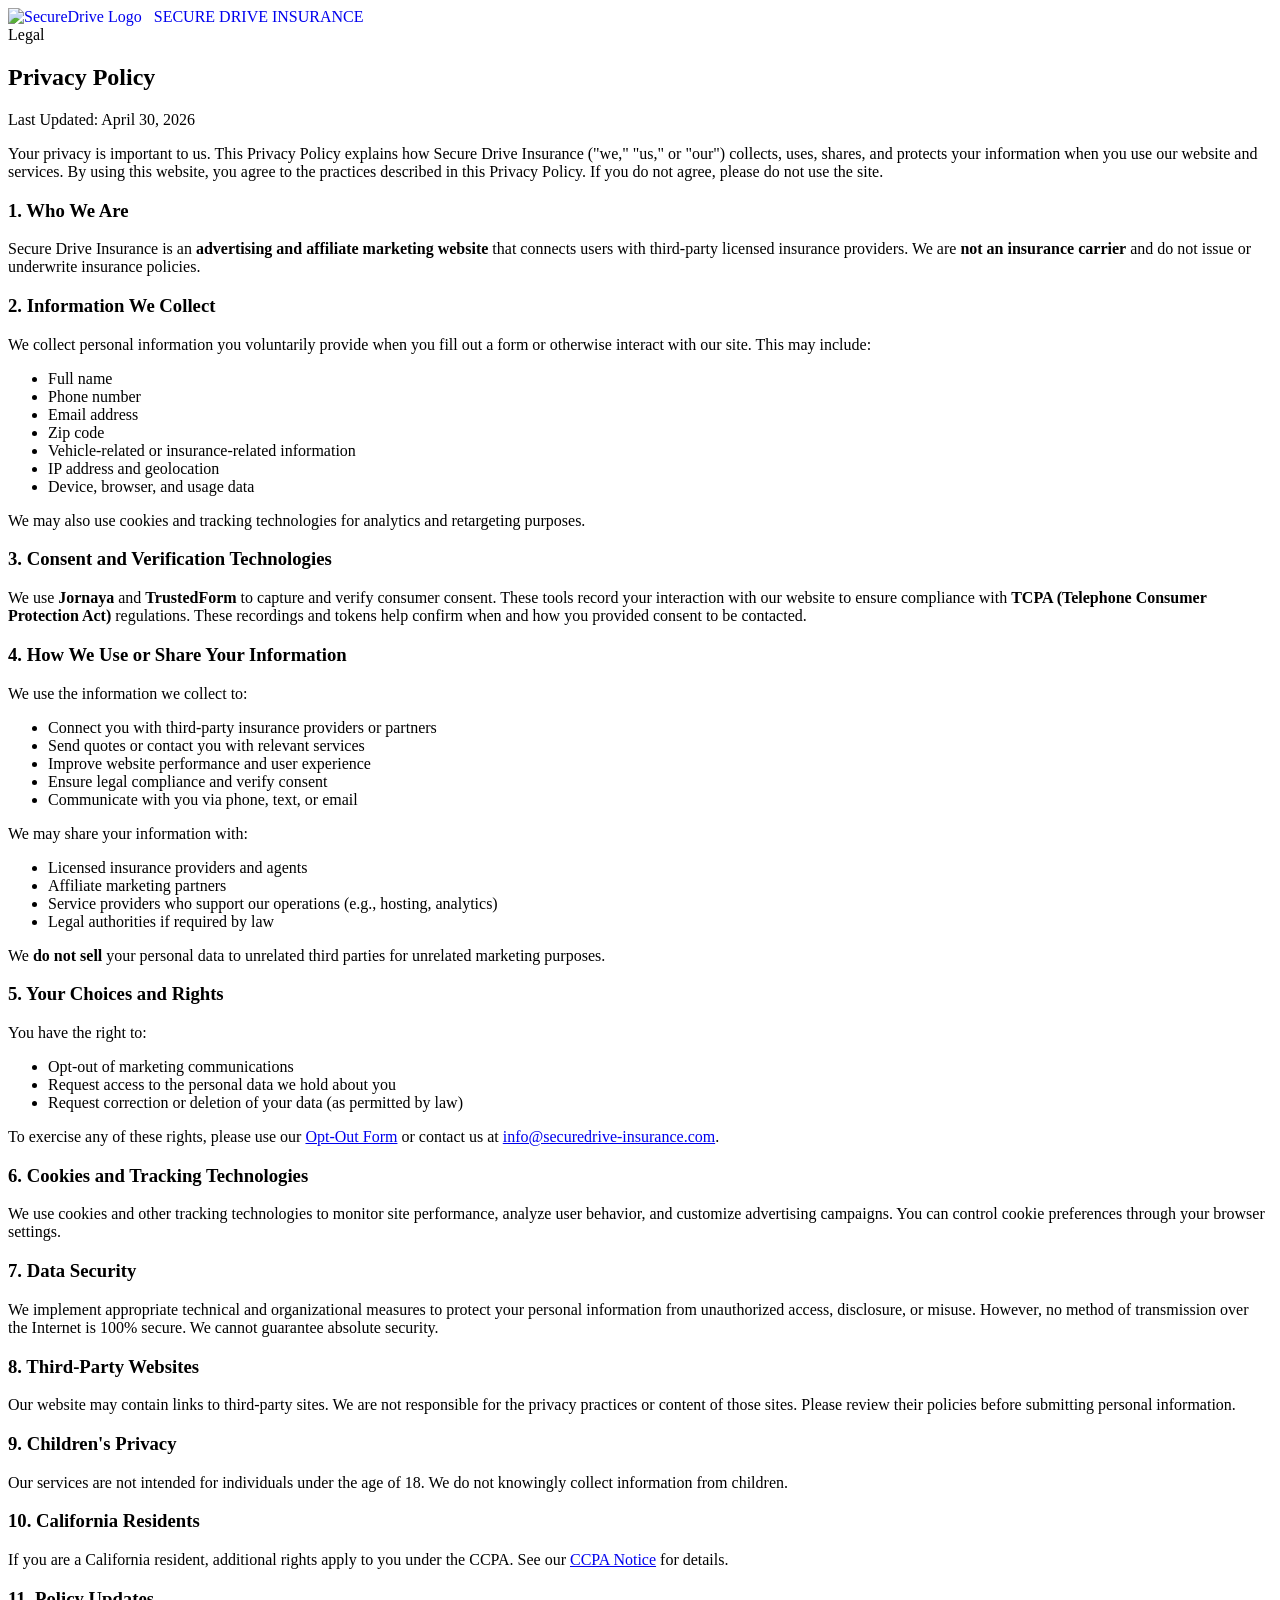
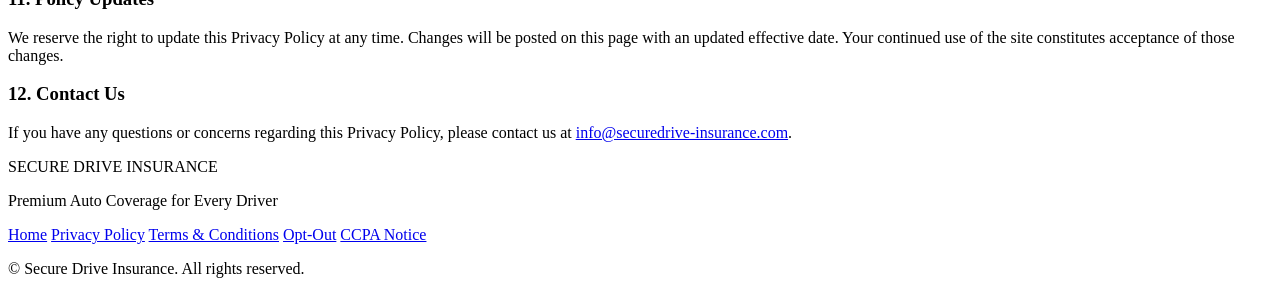
==== privacy/index.html @ 29386c45 "Create index.html" ====
<!DOCTYPE html>
<html lang="en">
    <head>
        <meta charset="UTF-8" />
        <meta name="viewport" content="width=device-width, initial-scale=1.0" />
        <meta name="robots" content="noindex, follow" />
        <meta property="og:title" content="Privacy Policy | Secure Drive Insurance" />
        <meta property="og:url" content="https://securedrive-insurance.com/privacy.html" />
        <title>Privacy Policy | Secure Drive Insurance</title>
        <link rel="icon" type="image/png" href="images/logo.png" />
        <link rel="preconnect" href="https://fonts.googleapis.com" />
        <link rel="preconnect" href="https://fonts.gstatic.com" crossorigin />
        <link href="https://fonts.googleapis.com/css2?family=Fraunces:ital,opsz,wght@0,9..144,400;0,9..144,600;0,9..144,700;1,9..144,500&family=Big+Shoulders+Display:wght@600;700;800&family=Work+Sans:wght@300;400;500;600;700&display=swap" rel="stylesheet" />
        <link rel="stylesheet" href="style.css" />
    </head>
    <body>

        <nav class="navbar">
            <div class="nav-inner">
                <div class="nav-brand">
                    <a href="index.html" style="display:flex; align-items:center; gap:12px; text-decoration:none;">
                        <img src="images/logo.png" alt="SecureDrive Logo" class="nav-logo-img" />
                        <div class="logo">SECURE DRIVE<span> INSURANCE</span></div>
                    </a>
                </div>
            </div>
        </nav>

        <main>

            <section class="legal-hero">
                <div class="section-label">Legal</div>
                <h1>Privacy Policy</h1>
                <p>Last Updated: April 30, 2026</p>
            </section>

            <section class="legal-page-section">
                <div class="legal-card">
                    <p>Your privacy is important to us. This Privacy Policy explains how Secure Drive Insurance ("we," "us," or "our") collects, uses, shares, and protects your information when you use our website and services. By using this website, you agree to the practices described in this Privacy Policy. If you do not agree, please do not use the site.</p>

                    <h3>1. Who We Are</h3>
                    <p>Secure Drive Insurance is an <strong>advertising and affiliate marketing website</strong> that connects users with third-party licensed insurance providers. We are <strong>not an insurance carrier</strong> and do not issue or underwrite insurance policies.</p>

                    <h3>2. Information We Collect</h3>
                    <p>We collect personal information you voluntarily provide when you fill out a form or otherwise interact with our site. This may include:</p>
                    <ul>
                        <li>Full name</li>
                        <li>Phone number</li>
                        <li>Email address</li>
                        <li>Zip code</li>
                        <li>Vehicle-related or insurance-related information</li>
                        <li>IP address and geolocation</li>
                        <li>Device, browser, and usage data</li>
                    </ul>
                    <p>We may also use cookies and tracking technologies for analytics and retargeting purposes.</p>

                    <h3>3. Consent and Verification Technologies</h3>
                    <p>We use <strong>Jornaya</strong> and <strong>TrustedForm</strong> to capture and verify consumer consent. These tools record your interaction with our website to ensure compliance with <strong>TCPA (Telephone Consumer Protection Act)</strong> regulations. These recordings and tokens help confirm when and how you provided consent to be contacted.</p>

                    <h3>4. How We Use or Share Your Information</h3>
                    <p>We use the information we collect to:</p>
                    <ul>
                        <li>Connect you with third-party insurance providers or partners</li>
                        <li>Send quotes or contact you with relevant services</li>
                        <li>Improve website performance and user experience</li>
                        <li>Ensure legal compliance and verify consent</li>
                        <li>Communicate with you via phone, text, or email</li>
                    </ul>
                    <p>We may share your information with:</p>
                    <ul>
                        <li>Licensed insurance providers and agents</li>
                        <li>Affiliate marketing partners</li>
                        <li>Service providers who support our operations (e.g., hosting, analytics)</li>
                        <li>Legal authorities if required by law</li>
                    </ul>
                    <p>We <strong>do not sell</strong> your personal data to unrelated third parties for unrelated marketing purposes.</p>

                    <h3>5. Your Choices and Rights</h3>
                    <p>You have the right to:</p>
                    <ul>
                        <li>Opt-out of marketing communications</li>
                        <li>Request access to the personal data we hold about you</li>
                        <li>Request correction or deletion of your data (as permitted by law)</li>
                    </ul>
                    <p>To exercise any of these rights, please use our <a href="index.html#optout">Opt-Out Form</a> or contact us at <a href="mailto:info@securedrive-insurance.com">info@securedrive-insurance.com</a>.</p>

                    <h3>6. Cookies and Tracking Technologies</h3>
                    <p>We use cookies and other tracking technologies to monitor site performance, analyze user behavior, and customize advertising campaigns. You can control cookie preferences through your browser settings.</p>

                    <h3>7. Data Security</h3>
                    <p>We implement appropriate technical and organizational measures to protect your personal information from unauthorized access, disclosure, or misuse. However, no method of transmission over the Internet is 100% secure. We cannot guarantee absolute security.</p>

                    <h3>8. Third-Party Websites</h3>
                    <p>Our website may contain links to third-party sites. We are not responsible for the privacy practices or content of those sites. Please review their policies before submitting personal information.</p>

                    <h3>9. Children's Privacy</h3>
                    <p>Our services are not intended for individuals under the age of 18. We do not knowingly collect information from children.</p>

                    <h3>10. California Residents</h3>
                    <p>If you are a California resident, additional rights apply to you under the CCPA. See our <a href="index.html#ccpa">CCPA Notice</a> for details.</p>

                    <h3>11. Policy Updates</h3>
                    <p>We reserve the right to update this Privacy Policy at any time. Changes will be posted on this page with an updated effective date. Your continued use of the site constitutes acceptance of those changes.</p>

                    <h3>12. Contact Us</h3>
                    <p>If you have any questions or concerns regarding this Privacy Policy, please contact us at <a href="mailto:info@securedrive-insurance.com">info@securedrive-insurance.com</a>.</p>
                </div>
            </section>

        </main>

        <footer class="main-footer">
            <div class="footer-container">
                <div class="footer-brand">
                    <div class="logo">SECURE DRIVE<span> INSURANCE</span></div>
                    <p>Premium Auto Coverage for Every Driver</p>
                </div>
                <div class="footer-links">
                    <a href="index.html#Home">Home</a>
                    <a href="privacy.html">Privacy Policy</a>
                    <a href="terms.html">Terms &amp; Conditions</a>
                    <a href="index.html#optout">Opt-Out</a>
                    <a href="index.html#ccpa">CCPA Notice</a>
                </div>
            </div>
            <div class="footer-bottom">
                <p>&copy; Secure Drive Insurance. All rights reserved. </p>
            </div>
        </footer>

    </body>
</html>
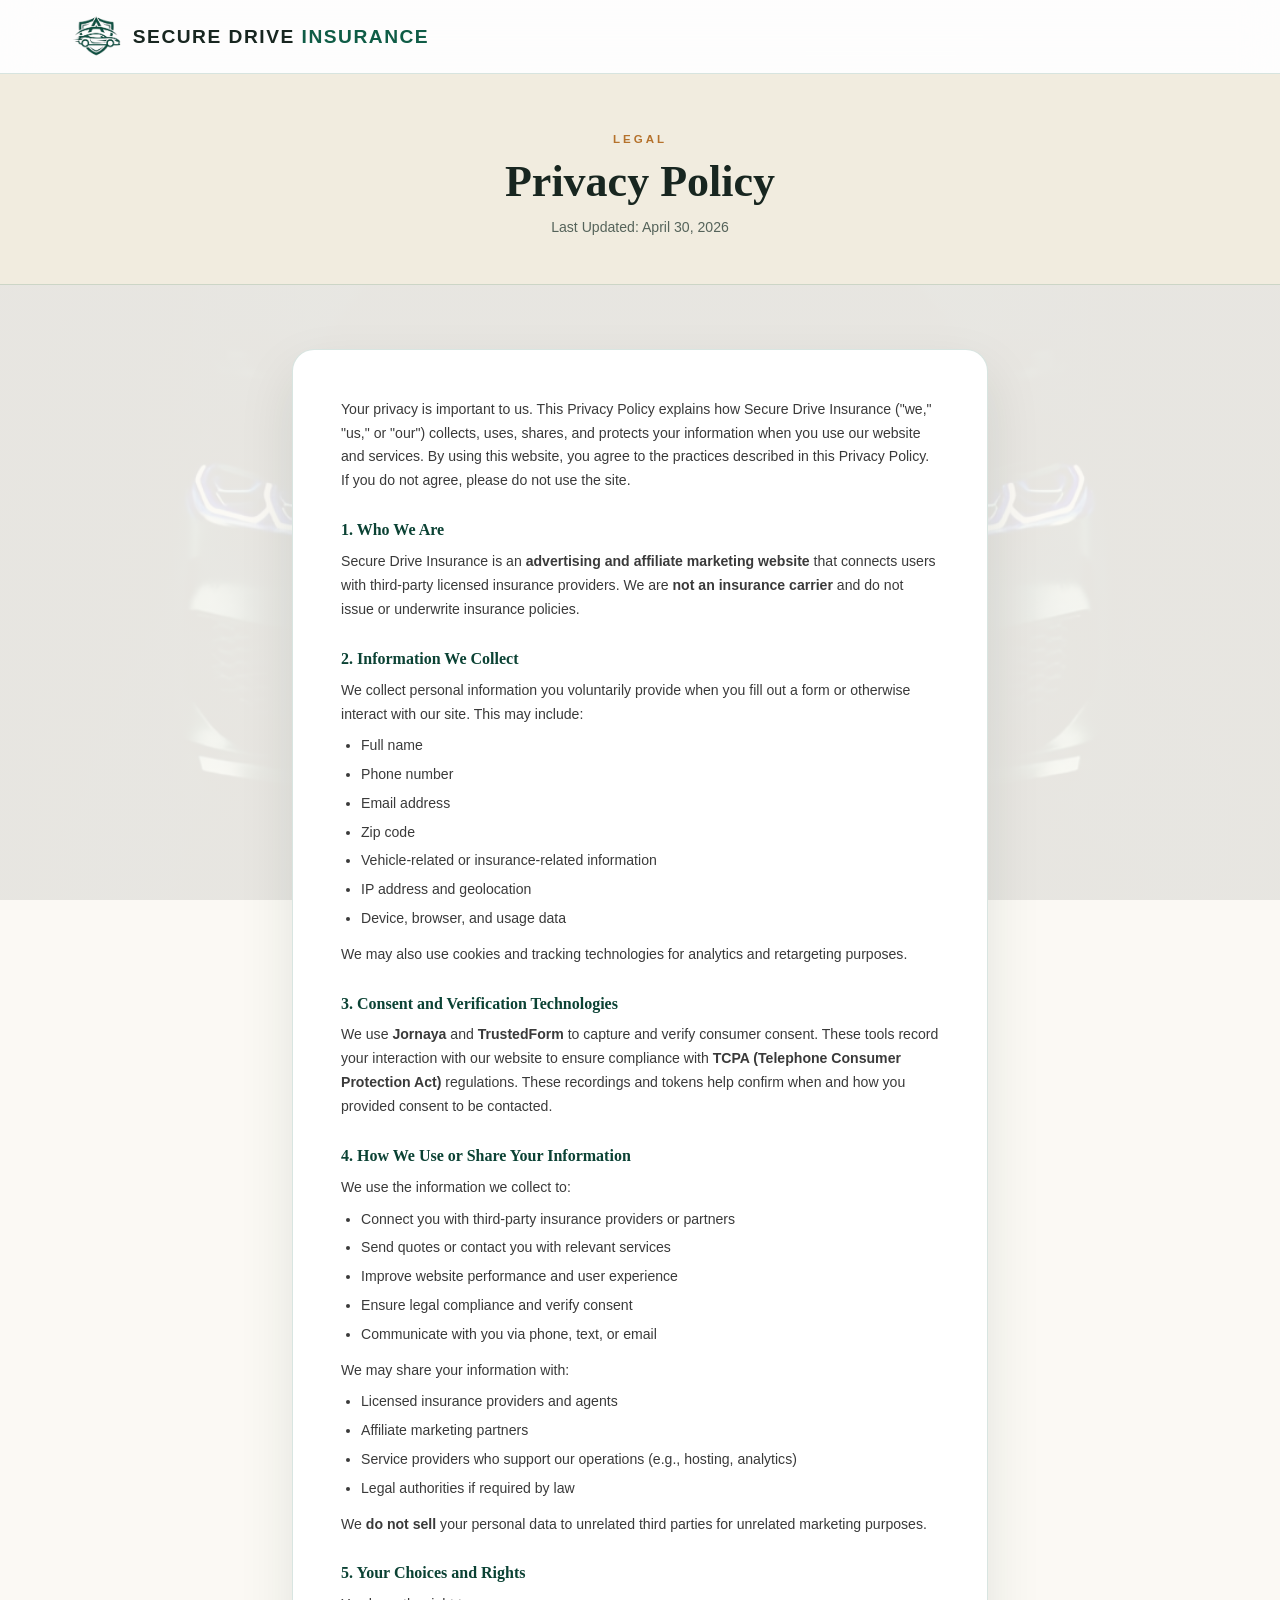
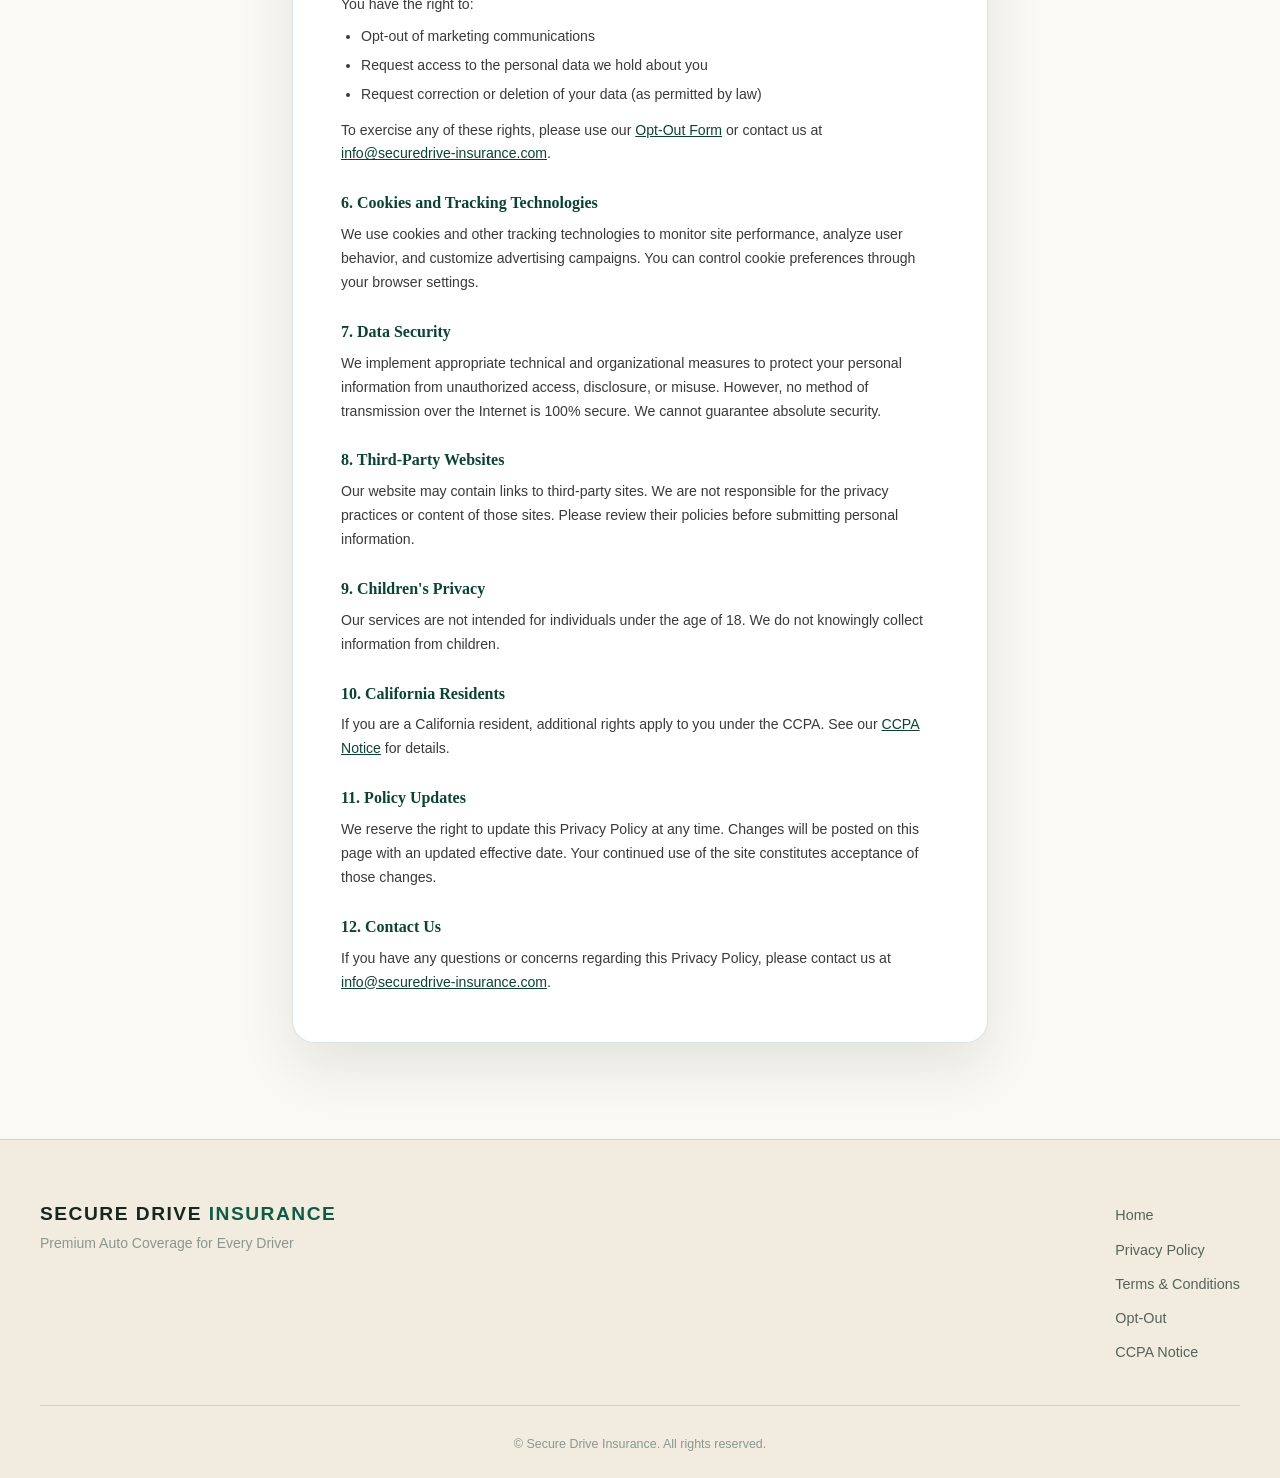
==== commit 4763dbe6: "Update index.html" ====
--- a/privacy/index.html
+++ b/privacy/index.html
@@ -5,21 +5,21 @@
         <meta name="viewport" content="width=device-width, initial-scale=1.0" />
         <meta name="robots" content="noindex, follow" />
         <meta property="og:title" content="Privacy Policy | Secure Drive Insurance" />
-        <meta property="og:url" content="https://securedrive-insurance.com/privacy.html" />
+        <meta property="og:url" content="https://securedrive-insurance.com/privacy" />
         <title>Privacy Policy | Secure Drive Insurance</title>
-        <link rel="icon" type="image/png" href="images/logo.png" />
+        <link rel="icon" type="image/png" href="/images/logo.png" />
         <link rel="preconnect" href="https://fonts.googleapis.com" />
         <link rel="preconnect" href="https://fonts.gstatic.com" crossorigin />
         <link href="https://fonts.googleapis.com/css2?family=Fraunces:ital,opsz,wght@0,9..144,400;0,9..144,600;0,9..144,700;1,9..144,500&family=Big+Shoulders+Display:wght@600;700;800&family=Work+Sans:wght@300;400;500;600;700&display=swap" rel="stylesheet" />
-        <link rel="stylesheet" href="style.css" />
+        <link rel="stylesheet" href="/style.css" />
     </head>
     <body>
 
         <nav class="navbar">
             <div class="nav-inner">
                 <div class="nav-brand">
-                    <a href="index.html" style="display:flex; align-items:center; gap:12px; text-decoration:none;">
-                        <img src="images/logo.png" alt="SecureDrive Logo" class="nav-logo-img" />
+                    <a href="/" style="display:flex; align-items:center; gap:12px; text-decoration:none;">
+                        <img src="/images/logo.png" alt="SecureDrive Logo" class="nav-logo-img" />
                         <div class="logo">SECURE DRIVE<span> INSURANCE</span></div>
                     </a>
                 </div>
@@ -82,7 +82,7 @@
                         <li>Request access to the personal data we hold about you</li>
                         <li>Request correction or deletion of your data (as permitted by law)</li>
                     </ul>
-                    <p>To exercise any of these rights, please use our <a href="index.html#optout">Opt-Out Form</a> or contact us at <a href="mailto:info@securedrive-insurance.com">info@securedrive-insurance.com</a>.</p>
+                    <p>To exercise any of these rights, please use our <a href="/#optout">Opt-Out Form</a> or contact us at <a href="mailto:info@securedrive-insurance.com">info@securedrive-insurance.com</a>.</p>
 
                     <h3>6. Cookies and Tracking Technologies</h3>
                     <p>We use cookies and other tracking technologies to monitor site performance, analyze user behavior, and customize advertising campaigns. You can control cookie preferences through your browser settings.</p>
@@ -97,7 +97,7 @@
                     <p>Our services are not intended for individuals under the age of 18. We do not knowingly collect information from children.</p>
 
                     <h3>10. California Residents</h3>
-                    <p>If you are a California resident, additional rights apply to you under the CCPA. See our <a href="index.html#ccpa">CCPA Notice</a> for details.</p>
+                    <p>If you are a California resident, additional rights apply to you under the CCPA. See our <a href="/#ccpa">CCPA Notice</a> for details.</p>
 
                     <h3>11. Policy Updates</h3>
                     <p>We reserve the right to update this Privacy Policy at any time. Changes will be posted on this page with an updated effective date. Your continued use of the site constitutes acceptance of those changes.</p>
@@ -116,11 +116,11 @@
                     <p>Premium Auto Coverage for Every Driver</p>
                 </div>
                 <div class="footer-links">
-                    <a href="index.html#Home">Home</a>
-                    <a href="privacy.html">Privacy Policy</a>
-                    <a href="terms.html">Terms &amp; Conditions</a>
-                    <a href="index.html#optout">Opt-Out</a>
-                    <a href="index.html#ccpa">CCPA Notice</a>
+                    <a href="/#Home">Home</a>
+                    <a href="/privacy">Privacy Policy</a>
+                    <a href="/terms">Terms &amp; Conditions</a>
+                    <a href="/#optout">Opt-Out</a>
+                    <a href="/#ccpa">CCPA Notice</a>
                 </div>
             </div>
             <div class="footer-bottom">
--- a/style.css
+++ b/style.css
@@ -0,0 +1,1346 @@
+/* =============================================
+   SECUREDRIVE INSURANCE
+   Palette: warm ivory #FBF9F4 · deep emerald #0F5C46
+   Signature: mile-marker numbering + insurance-card tag,
+   drawn from the road / policy-card vocabulary of the subject.
+   ============================================= */
+
+:root {
+    --primary:       #0F5C46;
+    --primary-dark:  #0B4234;
+    --primary-tint:  #E4EFE9;
+    --route:         #B5722C; /* muted signpost amber — used sparingly, only on markers/dividers */
+    --route-tint:    #F3E4D2;
+    --bg:            #FBF9F4;
+    --bg-alt:        #F1ECDF;
+    --panel:         #FFFFFF;
+    --ink:           #182620;
+    --muted:         #55635A;
+    --dim:           #8B9690;
+    --border:        rgba(15, 92, 70, 0.16);
+    --radius-sm:     6px;
+    --radius-md:     14px;
+    --radius-lg:     22px;
+    --font-display:  'Fraunces', Georgia, serif;
+    --font-body:     'Work Sans', -apple-system, BlinkMacSystemFont, 'Segoe UI', sans-serif;
+    --font-mark:     'Big Shoulders Display', 'Work Sans', sans-serif;
+    --transition:    all 0.3s ease;
+}
+
+/* ── RESET ───────────────────────────────────── */
+*, *::before, *::after {
+    margin: 0;
+    padding: 0;
+    box-sizing: border-box;
+}
+
+html { scroll-behavior: smooth; }
+
+body {
+    background-color: var(--bg);
+    background-image:
+        linear-gradient(rgba(251, 249, 244, 0.92), rgba(251, 249, 244, 0.92)),
+        url('images/image.png');
+    background-attachment: fixed;
+    background-size: cover;
+    background-position: center;
+    color: var(--ink);
+    font-family: var(--font-body);
+    font-weight: 400;
+    line-height: 1.65;
+    overflow-x: hidden;
+    min-height: 100vh;
+}
+
+/* ── NAVBAR ──────────────────────────────────── */
+.navbar {
+    position: sticky;
+    top: 0;
+    z-index: 200;
+    background: rgba(255, 255, 255, 0.92);
+    backdrop-filter: blur(18px);
+    -webkit-backdrop-filter: blur(18px);
+    border-bottom: 1px solid var(--border);
+}
+
+.nav-inner {
+    max-width: 1200px;
+    margin: 0 auto;
+    padding: 0.9rem 2rem;
+    display: flex;
+    align-items: center;
+    justify-content: space-between;
+    gap: 1rem;
+}
+
+.nav-brand {
+    display: flex;
+    align-items: center;
+    gap: 12px;
+}
+
+.nav-logo-img {
+    height: 44px;
+    width: auto;
+    display: block;
+}
+
+.logo {
+    font-family: var(--font-mark);
+    font-size: 1.2rem;
+    font-weight: 700;
+    letter-spacing: 1.5px;
+    text-transform: uppercase;
+    color: var(--ink);
+    line-height: 1;
+}
+
+.logo span { color: var(--primary); }
+
+.nav-phone {
+    font-size: 0.88rem;
+    font-weight: 700;
+    color: var(--primary-dark);
+    text-decoration: none;
+    letter-spacing: 0.5px;
+    transition: var(--transition);
+    white-space: nowrap;
+}
+
+.nav-phone:hover { color: var(--primary); }
+
+/* ── HERO ────────────────────────────────────── */
+.hero {
+    position: relative;
+    min-height: 100vh;
+    display: flex;
+    align-items: center;
+}
+
+.hero-overlay {
+    position: absolute;
+    inset: 0;
+    background: radial-gradient(ellipse at 65% 50%, rgba(15, 92, 70, 0.06) 0%, transparent 60%);
+    pointer-events: none;
+}
+
+.hero-inner {
+    max-width: 1200px;
+    width: 100%;
+    margin: 0 auto;
+    padding: 5rem 2rem 4rem;
+    display: flex;
+    align-items: center;
+    gap: 4rem;
+    position: relative;
+    z-index: 2;
+    flex-wrap: wrap;
+}
+
+/* Hero Left */
+.hero-left {
+    flex: 1.1;
+    min-width: 300px;
+    animation: fadeUp 0.8s ease both;
+}
+
+/* Route strip — a small dashed underline motif instead of a rounded
+   "trusted by" pill. Reads like a stat you'd find on a policy summary,
+   not a marketing badge. */
+.badge {
+    display: inline-flex;
+    align-items: baseline;
+    gap: 10px;
+    border-bottom: 2px dashed var(--route);
+    padding-bottom: 8px;
+    margin-bottom: 2rem;
+}
+
+.badge-num {
+    font-family: var(--font-mark);
+    font-size: 1.15rem;
+    font-weight: 700;
+    color: var(--primary-dark);
+    letter-spacing: 0.5px;
+}
+
+.badge-label {
+    font-size: 0.72rem;
+    letter-spacing: 2px;
+    text-transform: uppercase;
+    color: var(--muted);
+    font-weight: 600;
+}
+
+.hero-title {
+    font-family: var(--font-display);
+    font-optical-sizing: auto;
+    font-size: clamp(2.6rem, 5vw, 3.9rem);
+    font-weight: 600;
+    font-style: normal;
+    line-height: 1.06;
+    letter-spacing: -0.5px;
+    margin-bottom: 1.25rem;
+    color: var(--ink);
+}
+
+.hero-title span {
+    color: var(--primary);
+    font-style: italic;
+    font-weight: 500;
+}
+
+.hero-sub {
+    font-size: 1rem;
+    color: var(--muted);
+    max-width: 480px;
+    margin-bottom: 2.5rem;
+    line-height: 1.75;
+}
+
+/* Hero Buttons */
+.hero-buttons {
+    display: flex;
+    align-items: center;
+    justify-content: flex-start;
+    gap: 1rem;
+    flex-wrap: wrap;
+}
+
+.btn-call,
+.btn-quote {
+    display: inline-flex;
+    align-items: center;
+    justify-content: center;
+    gap: 8px;
+    padding: 14px 26px;
+    border-radius: var(--radius-sm);
+    font-family: var(--font-body);
+    font-weight: 700;
+    font-size: 0.88rem;
+    letter-spacing: 0.5px;
+    text-decoration: none;
+    transition: var(--transition);
+    white-space: nowrap;
+}
+
+.btn-call {
+    background: var(--primary);
+    color: #ffffff;
+}
+
+.btn-call:hover {
+    background: var(--primary-dark);
+    transform: translateY(-2px);
+    box-shadow: 0 8px 24px rgba(15, 92, 70, 0.28);
+}
+
+.btn-quote {
+    background: transparent;
+    border: 1px solid var(--primary);
+    color: var(--primary-dark);
+}
+
+.btn-quote:hover {
+    background: var(--primary-tint);
+    transform: translateY(-2px);
+}
+
+.btn-quote .btn-arrow {
+    font-size: 1.05rem;
+    transition: transform 0.3s;
+}
+
+.btn-quote:hover .btn-arrow {
+    transform: translateX(4px);
+}
+
+/* Hero Right — Form, styled like a policy card */
+.hero-right {
+    flex: 0 0 380px;
+    max-width: 100%;
+    animation: fadeUp 0.8s 0.12s ease both;
+}
+
+.form-container {
+    background: var(--panel);
+    border: 1px solid var(--border);
+    border-radius: var(--radius-lg);
+    overflow: hidden;
+    box-shadow: 0 28px 60px rgba(15, 40, 30, 0.15), 0 3px 10px rgba(15, 40, 30, 0.06);
+    position: relative;
+}
+
+/* punched-card perforation along the top edge of the quote card —
+   a nod to a physical insurance card / ticket stub */
+.form-container::before {
+    content: '';
+    position: absolute;
+    top: 0; left: 0; right: 0;
+    height: 4px;
+    background-image: radial-gradient(circle, var(--bg) 2px, transparent 2.5px);
+    background-size: 14px 4px;
+    background-repeat: repeat-x;
+    background-position: center;
+    background-color: var(--primary);
+    z-index: 3;
+}
+
+.form-header {
+    background: linear-gradient(135deg, var(--primary-tint) 0%, rgba(228, 239, 233, 0.2) 100%);
+    border-bottom: 1px solid var(--border);
+    padding: 1.6rem 1.75rem 1.25rem;
+}
+
+.form-eyebrow {
+    font-family: var(--font-mark);
+    font-size: 0.68rem;
+    letter-spacing: 3px;
+    text-transform: uppercase;
+    color: var(--primary-dark);
+    margin-bottom: 5px;
+    font-weight: 600;
+}
+
+h3 {
+    font-family: var(--font-display);
+    font-size: 1.5rem;
+    font-weight: 600;
+    color: var(--ink);
+    text-align: left;
+}
+
+form { padding: 1.5rem 1.75rem 1.75rem; }
+
+label {
+    display: block;
+    font-family: var(--font-mark);
+    font-size: 0.72rem;
+    letter-spacing: 1.5px;
+    text-transform: uppercase;
+    color: var(--muted);
+    margin-bottom: 5px;
+    font-weight: 600;
+}
+
+.input-group { margin-bottom: 1rem; }
+
+.input-row {
+    display: grid;
+    grid-template-columns: 1fr 1fr;
+    gap: 0.75rem;
+}
+
+input, select {
+    width: 100%;
+    padding: 13px 15px;
+    background: #F7F5EE;
+    border: 1px solid var(--border);
+    border-radius: var(--radius-sm);
+    font-size: 0.9rem;
+    font-family: var(--font-body);
+    color: var(--ink);
+    transition: var(--transition);
+    outline: none;
+    appearance: none;
+    -webkit-appearance: none;
+}
+
+input::placeholder { color: rgba(24, 38, 32, 0.4); }
+select:not(:invalid) { color: var(--ink); }
+select option { background: #ffffff; color: var(--ink); }
+
+input:focus, select:focus {
+    border-color: var(--primary);
+    background: var(--primary-tint);
+    color: var(--ink);
+}
+
+input:focus:invalid {
+    border-color: #c0392b;
+    background: rgba(192, 57, 43, 0.06);
+}
+
+input:focus:valid {
+    border-color: var(--primary);
+}
+
+.submit-btn {
+    width: 100%;
+    padding: 15px;
+    background: var(--primary);
+    color: #ffffff;
+    border: none;
+    border-radius: var(--radius-sm);
+    font-family: var(--font-body);
+    font-weight: 700;
+    font-size: 0.9rem;
+    letter-spacing: 1px;
+    text-transform: uppercase;
+    cursor: pointer;
+    transition: var(--transition);
+    display: flex;
+    align-items: center;
+    justify-content: center;
+    gap: 10px;
+    margin-top: 0.5rem;
+    margin-bottom: 1rem;
+}
+
+.submit-btn:hover {
+    background: var(--primary-dark);
+    transform: translateY(-2px);
+    box-shadow: 0 8px 24px rgba(15, 92, 70, 0.28);
+}
+
+.submit-btn:active { transform: translateY(0); }
+
+.btn-arrow { font-size: 1.1rem; transition: transform 0.3s; }
+.submit-btn:hover .btn-arrow { transform: translateX(4px); }
+
+.disclaimer-container {
+    display: flex;
+    align-items: flex-start;
+    gap: 8px;
+}
+
+#consent {
+    width: 13px !important;
+    height: 13px !important;
+    flex-shrink: 0;
+    margin-top: 3px;
+    cursor: pointer;
+    appearance: auto !important;
+    -webkit-appearance: auto !important;
+    accent-color: var(--primary);
+}
+
+.tcpa-disclosure {
+    font-size: 10.5px;
+    line-height: 1.5;
+    color: var(--muted);
+    margin: 0;
+}
+
+.tcpa-disclosure a {
+    color: var(--primary-dark);
+    text-decoration: underline;
+    font-weight: 600;
+}
+
+.partners-link {
+    color: var(--primary-dark);
+    font-weight: 700;
+    text-decoration: underline;
+}
+
+.partners-link:hover { color: var(--primary); }
+
+/* ── TRUST BAR ───────────────────────────────── */
+/* A single readable line rather than a row of identical checkmarked
+   pills — set as running text so it doesn't scan as a template block. */
+.trust-bar {
+    background: var(--bg-alt);
+    border-bottom: 1px solid var(--border);
+    padding: 0.85rem 2rem;
+}
+
+.trust-inner {
+    max-width: 1200px;
+    margin: 0 auto;
+    text-align: center;
+}
+
+.trust-inner p {
+    font-family: var(--font-mark);
+    font-size: 0.82rem;
+    letter-spacing: 0.5px;
+    color: var(--muted);
+    font-weight: 500;
+}
+
+.trust-inner strong {
+    color: var(--primary-dark);
+    font-weight: 700;
+}
+
+/* ── SHARED SECTION STYLES ───────────────────── */
+.section-inner {
+    max-width: 1200px;
+    margin: 0 auto;
+    padding: 6rem 2rem;
+}
+
+.section-label {
+    font-family: var(--font-mark);
+    font-size: 0.72rem;
+    letter-spacing: 3px;
+    text-transform: uppercase;
+    color: var(--route);
+    font-weight: 700;
+    margin-bottom: 0.75rem;
+    text-align: center;
+}
+
+.section-title {
+    font-family: var(--font-display);
+    font-size: clamp(1.9rem, 3.5vw, 2.75rem);
+    font-weight: 600;
+    color: var(--ink);
+    line-height: 1.1;
+    margin-bottom: 0.5rem;
+    text-align: center;
+}
+
+/* ── HOW IT WORKS — mile-marker treatment ────── */
+.how-it-works {
+    background: var(--bg-alt);
+    border-top: 1px solid var(--border);
+    border-bottom: 1px solid var(--border);
+}
+
+.steps-grid {
+    display: flex;
+    align-items: stretch;
+    justify-content: center;
+    gap: 0;
+    margin-top: 3.5rem;
+    flex-wrap: wrap;
+}
+
+.step {
+    flex: 1;
+    min-width: 200px;
+    max-width: 300px;
+    padding: 2.5rem 1.75rem 2rem;
+    background: var(--panel);
+    border: 1px solid var(--border);
+    border-radius: var(--radius-md);
+    transition: var(--transition);
+    text-align: left;
+    position: relative;
+}
+
+.step:hover {
+    border-color: rgba(15, 92, 70, 0.35);
+    background: var(--primary-tint);
+    transform: translateY(-4px);
+}
+
+/* mile-marker tag: small signpost-style rectangle, not a giant faint
+   numeral — the number reads like a route marker, not decoration */
+.step-num {
+    display: inline-flex;
+    align-items: center;
+    gap: 5px;
+    font-family: var(--font-mark);
+    font-size: 0.85rem;
+    font-weight: 700;
+    letter-spacing: 1px;
+    color: var(--route);
+    border: 1.5px solid var(--route);
+    background: var(--route-tint);
+    padding: 3px 10px 2px;
+    border-radius: 3px;
+    margin-bottom: 1.1rem;
+}
+
+.step-num::before {
+    content: 'MI';
+    font-size: 0.6rem;
+    opacity: 0.7;
+}
+
+.step h4 {
+    font-family: var(--font-display);
+    font-size: 1.2rem;
+    color: var(--ink);
+    margin-bottom: 0.5rem;
+    font-weight: 600;
+}
+
+.step p { color: var(--muted); font-size: 0.875rem; line-height: 1.65; }
+
+.step-connector {
+    width: 40px;
+    height: 0;
+    border-top: 2px dashed var(--border);
+    flex-shrink: 0;
+    align-self: center;
+    margin: 0 -1px;
+}
+
+/* ── WHY CHOOSE US ───────────────────────────── */
+.why-choose-us {
+    max-width: 1200px;
+    margin: 0 auto;
+    padding: 6rem 2rem;
+}
+
+.why-inner {
+    display: grid;
+    grid-template-columns: 1fr 1fr;
+    gap: 5rem;
+    align-items: center;
+}
+
+.why-image-col { position: relative; }
+
+.why-image {
+    width: 100%;
+    height: 480px;
+    object-fit: cover;
+    border-radius: var(--radius-lg);
+    display: block;
+    filter: saturate(1.02) brightness(1.02);
+}
+
+/* policy-card style tag instead of a circular vanity-stat badge —
+   angled like a stapled card corner, states a concrete, checkable fact */
+.why-badge {
+    position: absolute;
+    top: 1.5rem;
+    left: -1.25rem;
+    background: var(--panel);
+    border: 1px solid var(--border);
+    color: var(--ink);
+    border-radius: var(--radius-sm);
+    padding: 0.85rem 1.1rem;
+    box-shadow: 0 14px 30px rgba(15, 40, 30, 0.18);
+    transform: rotate(-3deg);
+    display: flex;
+    flex-direction: column;
+    min-width: 132px;
+}
+
+.why-badge-num {
+    font-family: var(--font-display);
+    font-size: 1.5rem;
+    font-weight: 700;
+    line-height: 1;
+    color: var(--primary-dark);
+}
+
+.why-badge-label {
+    font-family: var(--font-mark);
+    font-size: 0.62rem;
+    letter-spacing: 0.5px;
+    color: var(--muted);
+    text-transform: uppercase;
+    font-weight: 600;
+    margin-top: 4px;
+}
+
+.section-tag {
+    display: flex;
+    align-items: center;
+    gap: 10px;
+    margin-bottom: 0.75rem;
+}
+
+.section-tag .line {
+    width: 32px;
+    height: 2px;
+    background: var(--route);
+    flex-shrink: 0;
+}
+
+.section-tag .tag-text {
+    font-family: var(--font-mark);
+    color: var(--route);
+    font-weight: 700;
+    font-size: 0.78rem;
+    letter-spacing: 2px;
+    text-transform: uppercase;
+}
+
+.why-heading {
+    font-family: var(--font-display);
+    font-size: clamp(2rem, 3.5vw, 2.5rem);
+    font-weight: 600;
+    color: var(--ink);
+    line-height: 1.1;
+    margin-bottom: 1rem;
+}
+
+.why-body {
+    color: var(--muted);
+    line-height: 1.75;
+    margin-bottom: 1.5rem;
+    font-size: 0.95rem;
+}
+
+.why-list {
+    list-style: none;
+    margin-bottom: 2rem;
+}
+
+.why-list li {
+    display: flex;
+    align-items: flex-start;
+    gap: 10px;
+    margin-bottom: 0.65rem;
+    font-size: 0.9rem;
+    color: var(--muted);
+    line-height: 1.5;
+}
+
+.check {
+    color: var(--primary);
+    font-weight: 700;
+    flex-shrink: 0;
+    margin-top: 1px;
+}
+
+.read-more-btn {
+    display: inline-block;
+    padding: 11px 28px;
+    border: 1px solid var(--primary);
+    color: var(--primary-dark);
+    text-decoration: none;
+    border-radius: var(--radius-sm);
+    font-size: 0.85rem;
+    font-weight: 700;
+    letter-spacing: 0.5px;
+    transition: var(--transition);
+}
+
+.read-more-btn:hover {
+    background: var(--primary);
+    color: #ffffff;
+    transform: translateY(-2px);
+}
+
+/* ── COVERAGE SECTION ────────────────────────── */
+.coverage-section {
+    background: var(--bg-alt);
+    border-top: 1px solid var(--border);
+    border-bottom: 1px solid var(--border);
+}
+
+.coverage-intro-row {
+    display: flex;
+    align-items: flex-end;
+    justify-content: space-between;
+    gap: 2rem;
+    flex-wrap: wrap;
+    margin-bottom: 3rem;
+}
+
+.coverage-intro-row .section-label,
+.coverage-intro-row .section-title {
+    text-align: left;
+    margin-bottom: 0;
+}
+
+.coverage-intro-row p {
+    color: var(--muted);
+    font-size: 0.9rem;
+    max-width: 320px;
+    line-height: 1.6;
+}
+
+.coverage-grid {
+    display: grid;
+    grid-template-columns: repeat(3, 1fr);
+    gap: 1.25rem;
+}
+
+.coverage-card {
+    background: var(--panel);
+    border: 1px solid var(--border);
+    border-radius: var(--radius-md);
+    padding: 1.75rem 1.5rem;
+    transition: var(--transition);
+    position: relative;
+    overflow: hidden;
+}
+
+.coverage-card::before {
+    content: '';
+    position: absolute;
+    top: 0; left: 0;
+    width: 3px; height: 100%;
+    background: var(--route);
+    opacity: 0;
+    transition: opacity 0.3s;
+}
+
+.coverage-card:hover {
+    border-color: rgba(15, 92, 70, 0.35);
+    background: var(--primary-tint);
+    transform: translateY(-4px);
+}
+
+.coverage-card:hover::before { opacity: 1; }
+
+.cc-icon {
+    width: 30px;
+    height: 30px;
+    margin-bottom: 0.9rem;
+    color: var(--primary);
+}
+
+.cc-icon svg { width: 100%; height: 100%; display: block; }
+
+.coverage-card h4 {
+    font-family: var(--font-display);
+    font-size: 1.05rem;
+    color: var(--ink);
+    margin-bottom: 0.4rem;
+    font-weight: 600;
+}
+
+.coverage-card p { font-size: 0.855rem; color: var(--muted); line-height: 1.65; }
+
+/* ── CTA BANNER ──────────────────────────────── */
+.cta-banner {
+    background:
+        linear-gradient(135deg, var(--primary-tint) 0%, rgba(228, 239, 233, 0.15) 100%),
+        var(--bg-alt);
+    border-top: 1px solid rgba(15, 92, 70, 0.22);
+    border-bottom: 1px solid rgba(15, 92, 70, 0.22);
+}
+
+.cta-banner-inner {
+    max-width: 1200px;
+    margin: 0 auto;
+    padding: 4rem 2rem;
+    display: flex;
+    align-items: center;
+    justify-content: space-between;
+    gap: 2.5rem;
+    flex-wrap: wrap;
+}
+
+.cta-banner-text h2 {
+    font-family: var(--font-display);
+    font-size: clamp(1.6rem, 3vw, 2.2rem);
+    font-weight: 600;
+    color: var(--ink);
+    line-height: 1.15;
+    margin-bottom: 0.5rem;
+}
+
+.cta-banner-text h2 span {
+    color: var(--primary-dark);
+    font-style: italic;
+    font-weight: 500;
+}
+
+.cta-banner-text p { color: var(--muted); font-size: 0.9rem; max-width: 480px; }
+
+.cta-banner-actions {
+    display: flex;
+    flex-direction: column;
+    align-items: center;
+    gap: 1rem;
+    flex-shrink: 0;
+}
+
+.phone-number {
+    font-size: 1.75rem;
+    font-weight: 800;
+    color: var(--primary-dark);
+    letter-spacing: 0.5px;
+    white-space: nowrap;
+}
+
+.btn-primary {
+    display: inline-block;
+    padding: 14px 30px;
+    background: var(--primary);
+    color: #ffffff;
+    font-family: var(--font-body);
+    font-weight: 700;
+    font-size: 0.9rem;
+    letter-spacing: 1px;
+    text-transform: uppercase;
+    text-decoration: none;
+    border-radius: var(--radius-sm);
+    transition: var(--transition);
+    white-space: nowrap;
+}
+
+.btn-primary:hover {
+    background: var(--primary-dark);
+    transform: translateY(-2px);
+    box-shadow: 0 8px 24px rgba(15, 92, 70, 0.28);
+}
+
+/* ── FOOTER ──────────────────────────────────── */
+.main-footer {
+    background: var(--bg-alt);
+    padding: 4rem 2rem 1.5rem;
+    border-top: 1px solid var(--border);
+}
+
+.footer-container {
+    max-width: 1200px;
+    margin: 0 auto;
+    display: flex;
+    justify-content: space-between;
+    align-items: flex-start;
+    flex-wrap: wrap;
+    gap: 2.5rem;
+    padding-bottom: 2.5rem;
+    border-bottom: 1px solid var(--border);
+}
+
+.footer-brand .logo { margin-bottom: 0.5rem; }
+
+.footer-brand p {
+    color: var(--dim);
+    font-size: 0.875rem;
+    margin-top: 0.4rem;
+}
+
+.footer-links {
+    display: flex;
+    flex-direction: column;
+    gap: 0.65rem;
+}
+
+.footer-links a {
+    color: var(--muted);
+    text-decoration: none;
+    font-size: 0.9rem;
+    transition: color 0.2s;
+    width: fit-content;
+}
+
+.footer-links a:hover { color: var(--primary-dark); }
+
+.footer-bottom {
+    max-width: 1200px;
+    margin: 1.75rem auto 0;
+    text-align: center;
+}
+
+.footer-bottom p {
+    color: var(--dim);
+    font-size: 0.78rem;
+    line-height: 1.65;
+}
+
+/* ── MODAL ───────────────────────────────────── */
+body.modal-open {
+    overflow: hidden;
+}
+
+body.modal-open main,
+body.modal-open .navbar,
+body.modal-open footer {
+    filter: blur(8px);
+    transition: filter 0.3s ease;
+}
+
+.modal {
+    display: none;
+    position: fixed;
+    inset: 0;
+    z-index: 1000;
+    background: rgba(24, 38, 32, 0.55);
+    align-items: center;
+    justify-content: center;
+    opacity: 0;
+    transition: opacity 0.3s ease;
+}
+
+#legalModal {
+    overflow-y: auto;
+    scrollbar-width: none;
+    -ms-overflow-style: none;
+}
+#legalModal::-webkit-scrollbar { display: none; }
+
+.modal.active {
+    display: flex;
+    opacity: 1;
+    pointer-events: auto;
+}
+
+.modal-content {
+    background: #ffffff;
+    color: #1d1d1f;
+    padding: 3rem;
+    border-radius: var(--radius-lg);
+    width: 90%;
+    max-width: 700px;
+    max-height: 85vh;
+    overflow-y: auto;
+    position: relative;
+    box-shadow: 0 30px 60px rgba(15, 40, 30, 0.28);
+}
+
+.modal-content h2, .legal-card h2 {
+    font-family: var(--font-display);
+    font-size: 1.75rem;
+    font-weight: 600;
+    color: #1d1d1f;
+    margin-bottom: 0.5rem;
+}
+
+.modal-content h3, .legal-card h3 {
+    font-family: var(--font-display);
+    font-weight: 600;
+    color: var(--primary-dark);
+    margin: 1.5rem 0 0.4rem;
+    text-align: left;
+    font-size: 1rem;
+}
+
+.modal-content p, .modal-content li,
+.legal-card p, .legal-card li {
+    font-size: 0.88rem;
+    color: #3a3a3a;
+    line-height: 1.7;
+}
+
+.modal-content ul, .legal-card ul { padding-left: 1.25rem; margin: 0.5rem 0 0.75rem; }
+.modal-content li, .legal-card li { margin-bottom: 0.3rem; }
+.modal-content a, .legal-card a { color: var(--primary-dark); }
+
+.modal-content::-webkit-scrollbar { width: 6px; }
+.modal-content::-webkit-scrollbar-track { background: #f0f0f0; border-radius: 10px; }
+.modal-content::-webkit-scrollbar-thumb { background: #ccc; border-radius: 10px; }
+
+/* ── STANDALONE LEGAL PAGES (Privacy / Terms) ────
+   Reuses the same document typography as the modal (above), but as
+   a full page: a small header band, then the policy card on the
+   ivory background, so it matches the rest of the site's rhythm. */
+.legal-hero {
+    background: var(--bg-alt);
+    border-bottom: 1px solid var(--border);
+    padding: 3.5rem 2rem 2.75rem;
+    text-align: center;
+}
+
+.legal-hero .section-label { margin-bottom: 0.6rem; }
+
+.legal-hero h1 {
+    font-family: var(--font-display);
+    font-size: clamp(2rem, 4vw, 2.75rem);
+    font-weight: 600;
+    color: var(--ink);
+    line-height: 1.1;
+}
+
+.legal-hero p {
+    color: var(--muted);
+    font-size: 0.88rem;
+    margin-top: 0.6rem;
+}
+
+.legal-page-section {
+    max-width: 760px;
+    margin: 0 auto;
+    padding: 4rem 2rem 6rem;
+}
+
+.legal-card {
+    background: var(--panel);
+    border: 1px solid var(--border);
+    border-radius: var(--radius-lg);
+    padding: 3rem;
+    box-shadow: 0 24px 56px rgba(15, 40, 30, 0.1);
+}
+
+.legal-card h2:first-child { margin-top: 0; }
+
+@media (max-width: 600px) {
+    .legal-card { padding: 2rem 1.5rem; }
+}
+
+.close-btn {
+    position: absolute;
+    top: 18px;
+    right: 22px;
+    font-size: 1.8rem;
+    cursor: pointer;
+    color: #aaa;
+    line-height: 1;
+    transition: color 0.2s;
+}
+.close-btn:hover { color: #1d1d1f; }
+
+/* ── OPT-OUT FORM (inside modal) ─────────────── */
+.optout-intro {
+    background: var(--primary-tint);
+    border: 1px solid var(--border);
+    border-radius: var(--radius-sm);
+    padding: 0.9rem 1.1rem;
+    font-size: 0.85rem;
+    color: var(--ink);
+    margin: 1rem 0 1.5rem;
+}
+
+.optout-intro strong { color: var(--primary-dark); }
+
+.optout-form .input-group {
+    margin-bottom: 1rem;
+}
+
+.optout-form label {
+    color: var(--muted);
+}
+
+.optout-form input {
+    background: #F7F5EE;
+}
+
+.optout-submit-btn {
+    width: 100%;
+    padding: 14px;
+    background: var(--primary);
+    color: #ffffff;
+    border: none;
+    border-radius: var(--radius-sm);
+    font-family: var(--font-body);
+    font-weight: 700;
+    font-size: 0.88rem;
+    letter-spacing: 1px;
+    text-transform: uppercase;
+    cursor: pointer;
+    transition: var(--transition);
+    margin-top: 0.5rem;
+}
+
+.optout-submit-btn:hover {
+    background: var(--primary-dark);
+    transform: translateY(-2px);
+    box-shadow: 0 8px 24px rgba(15, 92, 70, 0.28);
+}
+
+.optout-confirmation {
+    display: none;
+    background: var(--primary-tint);
+    border: 1px solid rgba(15, 92, 70, 0.3);
+    border-radius: var(--radius-sm);
+    padding: 1rem 1.1rem;
+    font-size: 0.85rem;
+    color: var(--primary-dark);
+    font-weight: 600;
+    margin-top: 1rem;
+}
+
+.optout-confirmation.active { display: block; }
+
+/* ── CCPA NOTICE (inside modal) ──────────────── */
+.ccpa-badge {
+    display: inline-block;
+    background: var(--primary-tint);
+    color: var(--primary-dark);
+    font-size: 0.68rem;
+    font-weight: 700;
+    letter-spacing: 1.5px;
+    text-transform: uppercase;
+    padding: 5px 12px;
+    border-radius: var(--radius-sm);
+    margin-bottom: 0.75rem;
+}
+
+/* ── ANIMATIONS ──────────────────────────────── */
+@keyframes fadeUp {
+    from { opacity: 0; transform: translateY(22px); }
+    to   { opacity: 1; transform: translateY(0); }
+}
+
+@media (prefers-reduced-motion: reduce) {
+    * { animation-duration: 0.01ms !important; transition-duration: 0.01ms !important; }
+}
+
+/* ── RESPONSIVE ──────────────────────────────── */
+
+/* Tablet */
+@media (max-width: 1024px) {
+    .hero-inner      { gap: 2.5rem; }
+    .why-inner       { gap: 3rem; }
+    .coverage-grid   { grid-template-columns: repeat(2, 1fr); }
+    .hero-right      { flex: 0 0 350px; }
+}
+
+/* Mobile */
+@media (max-width: 768px) {
+    body { background-attachment: scroll; }
+
+    .nav-phone { display: none; }
+
+    .hero-inner {
+        flex-direction: column;
+        padding: 3rem 1.25rem 2.5rem;
+        gap: 2rem;
+        text-align: center;
+    }
+
+    .hero-left { text-align: center; }
+    .badge    { margin: 0 auto 1.5rem; }
+    .hero-sub { margin: 0 auto 2rem; }
+
+    .hero-buttons {
+        justify-content: center;
+        width: 100%;
+    }
+
+    .hero-right { width: 100%; flex: unset; }
+    .form-container { max-width: 100%; }
+
+    .steps-grid {
+        flex-direction: column;
+        align-items: center;
+        gap: 0.75rem;
+    }
+
+    .step { max-width: 100%; width: 100%; text-align: left; }
+
+    .step-connector {
+        width: 1px;
+        height: 28px;
+        border-top: none;
+        border-left: 2px dashed var(--border);
+        margin: 0 auto;
+    }
+
+    .why-choose-us { padding: 4rem 1.25rem; }
+
+    .why-inner {
+        grid-template-columns: 1fr;
+        gap: 2.5rem;
+    }
+
+    .why-image { height: 280px; }
+    .why-badge { left: 1rem; top: -1rem; transform: rotate(-2deg); }
+    .why-text-col { text-align: center; }
+
+    .section-tag { justify-content: center; }
+    .why-list li { text-align: left; }
+
+    .coverage-intro-row { flex-direction: column; align-items: flex-start; }
+    .coverage-intro-row .section-label,
+    .coverage-intro-row .section-title { text-align: left; }
+    .coverage-grid { grid-template-columns: 1fr; }
+
+    .cta-banner-inner {
+        flex-direction: column;
+        text-align: center;
+    }
+
+    .cta-banner-text p { margin: 0 auto; }
+
+    .footer-container {
+        flex-direction: column;
+        text-align: center;
+        align-items: center;
+    }
+    .footer-links { align-items: center; }
+
+    .modal-content { padding: 2rem 1.25rem; }
+
+    .input-row { grid-template-columns: 1fr; }
+}
+
+/* Small mobile */
+@media (max-width: 480px) {
+    .logo { font-size: 1rem; letter-spacing: 1px; }
+    .nav-logo-img { height: 36px; }
+    .hero-title { font-size: 2.2rem; }
+    .submit-btn { font-size: 0.85rem; }
+    .phone-number { font-size: 1.5rem; }
+    .modal-content { width: 95%; padding: 1.5rem 1rem; }
+    .section-inner { padding: 4rem 1.25rem; }
+
+    .hero-buttons { flex-direction: column; }
+    .btn-call, .btn-quote { width: 100%; }
+}
+
+/* =============================================
+   CLICK-TO-CALL PANEL (used on /quotes)
+   ============================================= */
+
+.call-card-body {
+    padding: 1.75rem;
+    text-align: center;
+}
+
+.call-card-sub {
+    color: var(--muted);
+    font-size: 0.9rem;
+    line-height: 1.65;
+    margin-bottom: 1.5rem;
+}
+
+.call-card-number {
+    display: block;
+    font-family: var(--font-display);
+    font-size: 2rem;
+    font-weight: 700;
+    color: var(--primary-dark);
+    text-decoration: none;
+    letter-spacing: 0.5px;
+    margin-bottom: 1.25rem;
+    transition: var(--transition);
+}
+
+.call-card-number:hover { color: var(--primary); }
+
+.call-card-btn {
+    text-decoration: none;
+}
+
+.call-card-list {
+    list-style: none;
+    text-align: left;
+    margin-top: 1.5rem;
+}
+
+.call-card-list li {
+    display: flex;
+    align-items: flex-start;
+    gap: 10px;
+    margin-bottom: 0.6rem;
+    font-size: 0.86rem;
+    color: var(--muted);
+    line-height: 1.5;
+}
+
+@media (max-width: 768px) {
+    .call-card-number { font-size: 1.6rem; }
+}
+
+/* ── CLICK-TO-CALL — larger container (page-specific) ───── */
+.hero-right--call {
+    flex: 0 0 460px;
+}
+
+.call-card-container {
+    min-height: 460px;
+    display: flex;
+    flex-direction: column;
+}
+
+.hero-right--call .call-card-body {
+    flex: 1;
+    display: flex;
+    flex-direction: column;
+    justify-content: center;
+    padding: 2.5rem 2.25rem;
+}
+
+.hero-right--call .call-card-sub {
+    font-size: 1rem;
+}
+
+.hero-right--call .call-card-btn {
+    padding: 20px;
+    font-size: 1rem;
+}
+
+.hero-right--call .call-card-list li {
+    font-size: 0.92rem;
+}
+
+@media (max-width: 768px) {
+    .hero-right--call { flex: unset; width: 100%; }
+    .call-card-container { min-height: unset; }
+    .hero-right--call .call-card-body { padding: 1.75rem; }
+}
